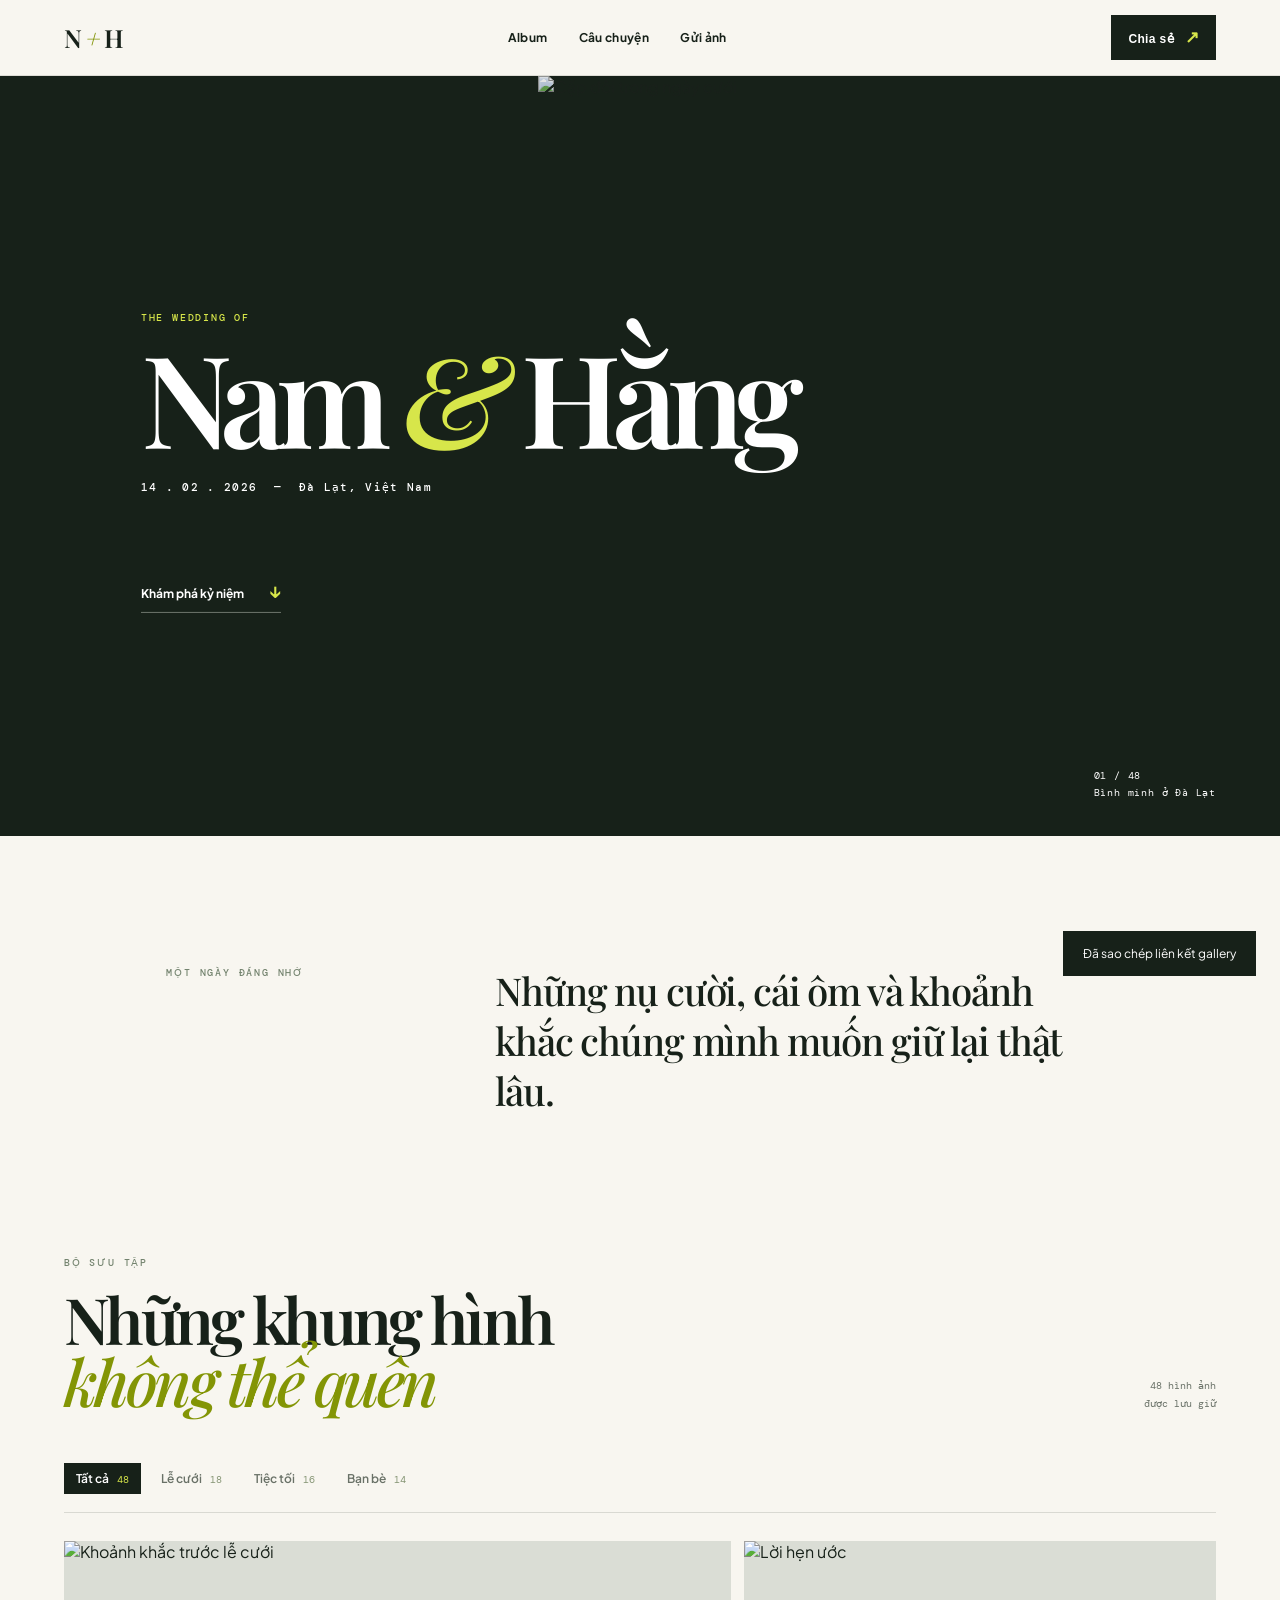
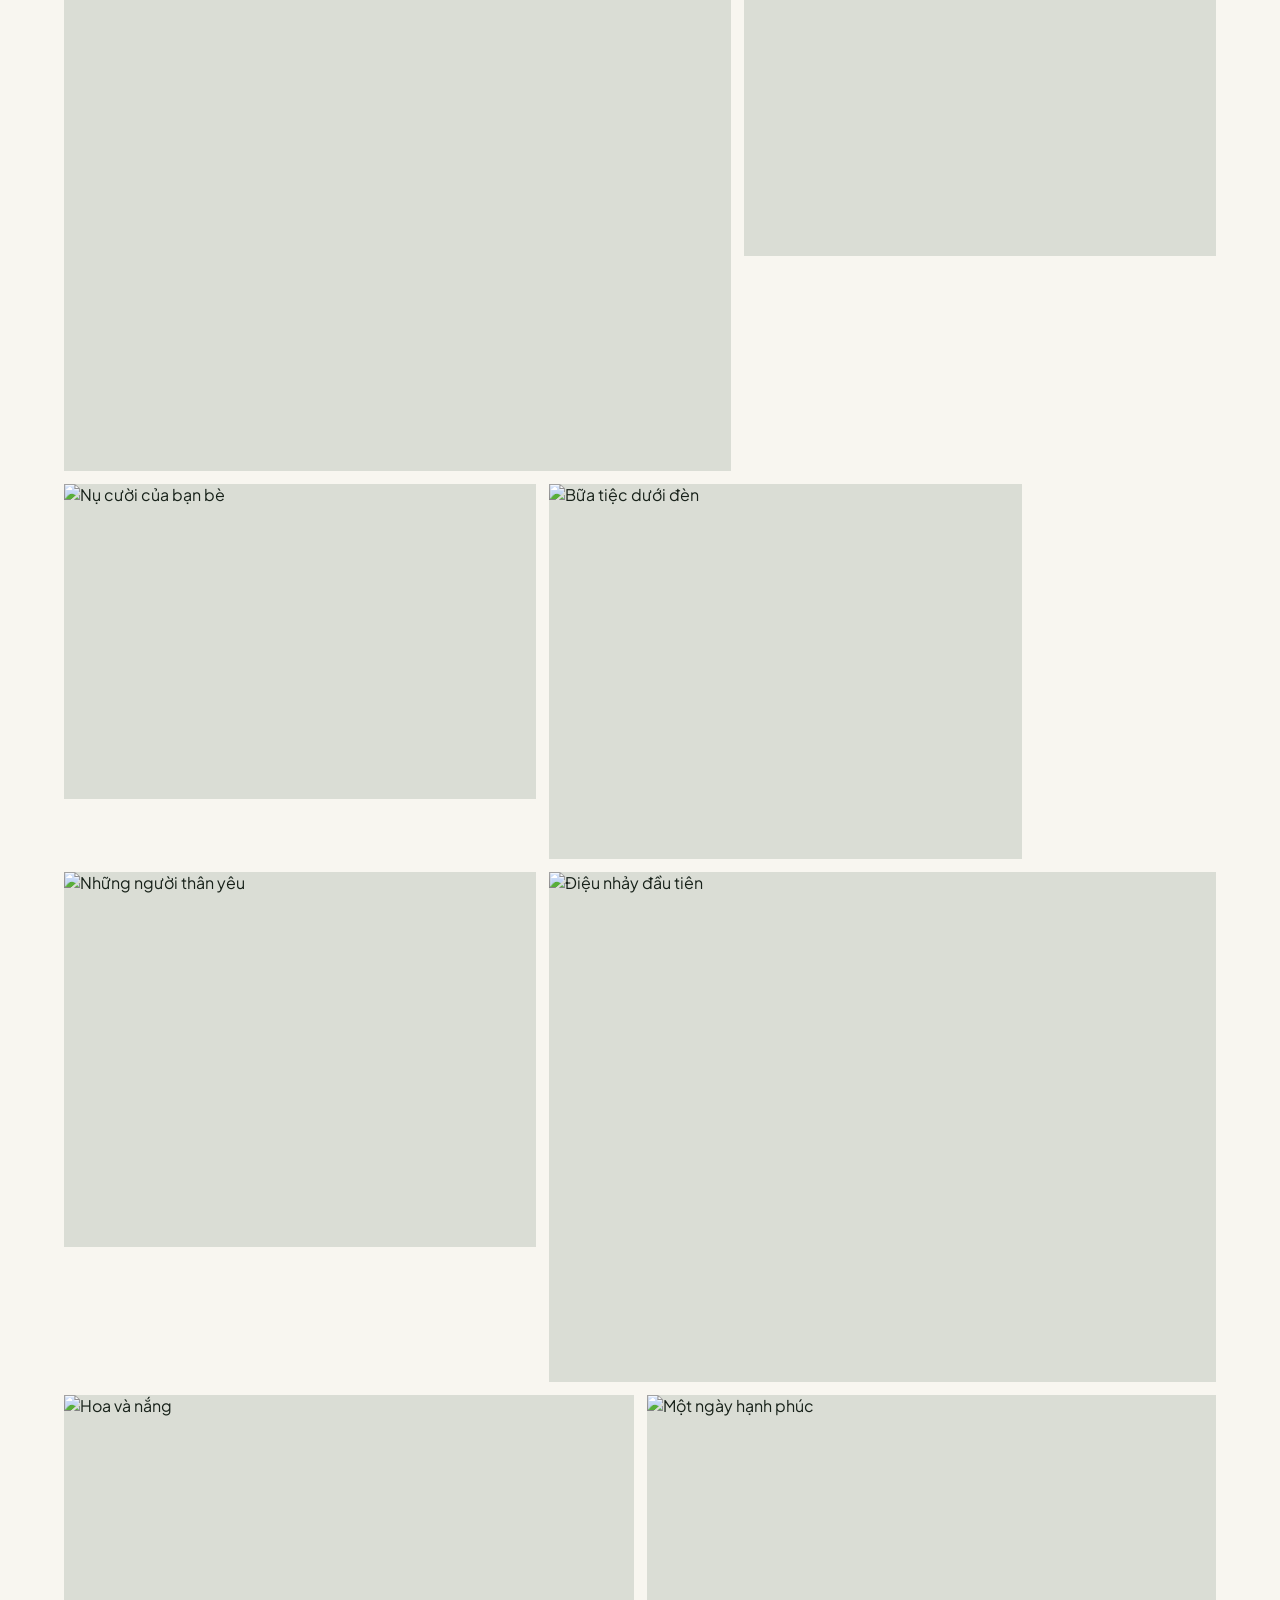
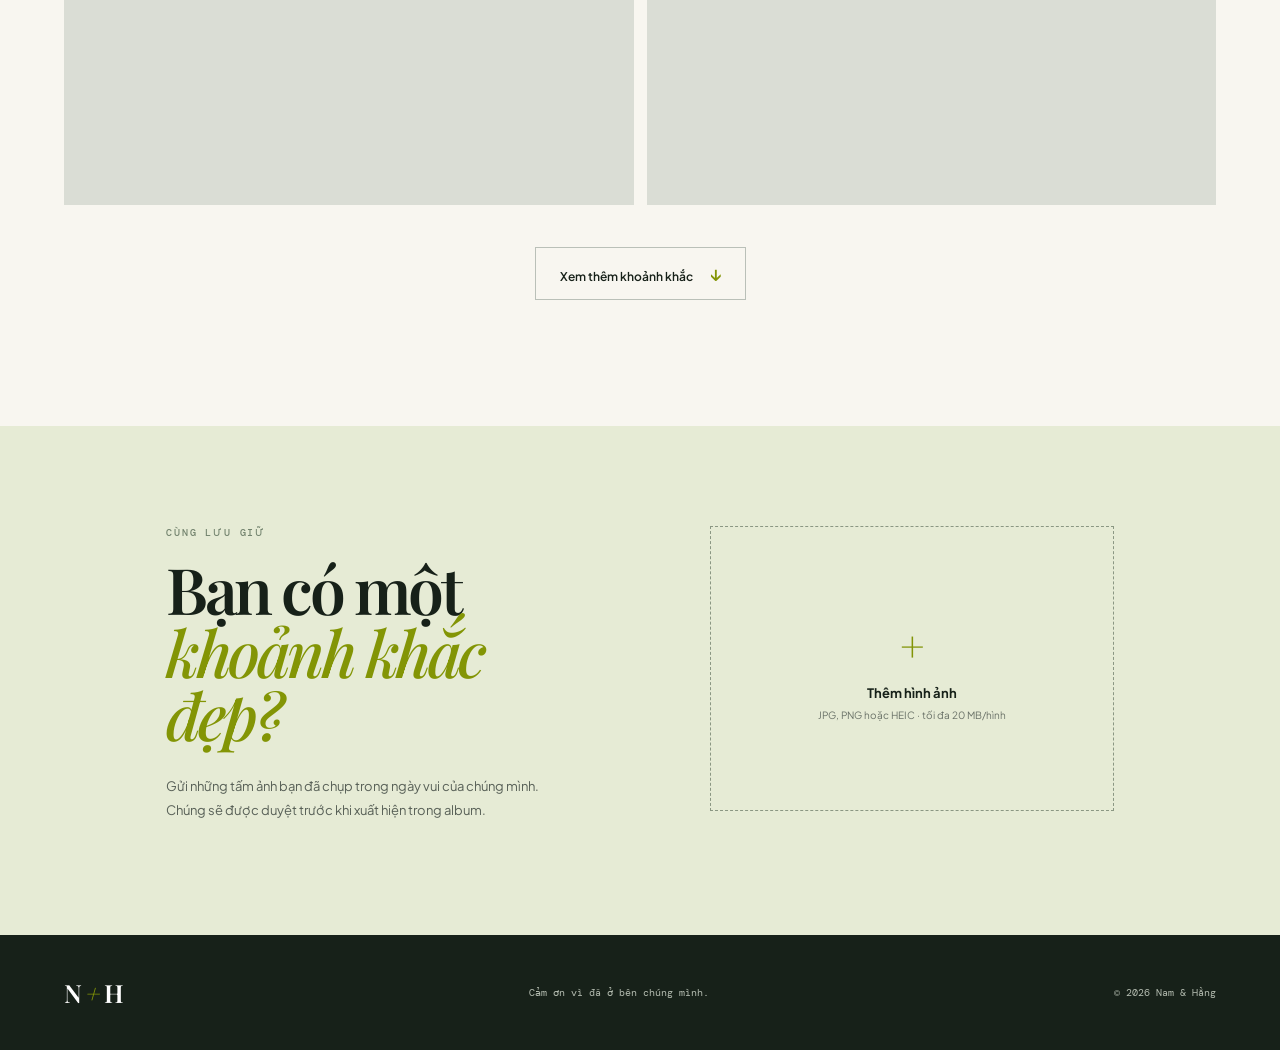
==== index.html @ 3272e818 "Deploy Nam and Hang wedding gallery" ====
<!doctype html>
<html lang="vi">
  <head>
    <meta charset="UTF-8" />
    <meta name="viewport" content="width=device-width, initial-scale=1.0" />
    <meta name="theme-color" content="#172119" />
    <title>Nam & Hằng — Wedding Gallery</title>
    <link rel="preconnect" href="https://fonts.googleapis.com" />
    <link rel="preconnect" href="https://fonts.gstatic.com" crossorigin />
    <link href="https://fonts.googleapis.com/css2?family=DM+Mono:wght@400;500&family=Playfair+Display:ital,wght@0,500;0,600;0,700;1,500;1,600&family=Plus+Jakarta+Sans:wght@400;500;600;700&display=swap" rel="stylesheet" />
    <link rel="stylesheet" href="./styles.css" />
  </head>
  <body>
    <header class="topbar"><a class="brand" href="#home">N <span>+</span> H</a><nav><a href="#album">Album</a><a href="#about">Câu chuyện</a><a href="#upload">Gửi ảnh</a></nav><button class="share" id="shareButton">Chia sẻ <span>↗</span></button></header>
    <main>
      <section class="hero" id="home"><div class="hero-copy"><p class="eyebrow">THE WEDDING OF</p><h1>Nam <i>&amp;</i> Hằng</h1><p class="date">14 . 02 . 2026 &nbsp;—&nbsp; Đà Lạt, Việt Nam</p><a class="scroll-link" href="#album">Khám phá kỷ niệm <span>↓</span></a></div><img class="hero-image" src="https://images.unsplash.com/photo-1511285560929-80b456fea0bc?auto=format&fit=crop&w=1800&q=85" alt="Cặp đôi trong ngày cưới" /><div class="hero-caption">01 / 48<br />Bình minh ở Đà Lạt</div></section>
      <section class="intro" id="about"><p class="eyebrow">MỘT NGÀY ĐÁNG NHỚ</p><p>Những nụ cười, cái ôm và khoảnh khắc chúng mình muốn giữ lại thật lâu.</p></section>
      <section class="album" id="album"><div class="section-head"><div><p class="eyebrow">BỘ SƯU TẬP</p><h2>Những khung hình<br /><i>không thể quên</i></h2></div><p class="count">48 hình ảnh<br />được lưu giữ</p></div><div class="filters" role="tablist"><button class="active" data-filter="all">Tất cả <b>48</b></button><button data-filter="ceremony">Lễ cưới <b>18</b></button><button data-filter="party">Tiệc tối <b>16</b></button><button data-filter="friends">Bạn bè <b>14</b></button></div><div class="gallery" id="gallery"></div><button class="load-more" id="loadMore">Xem thêm khoảnh khắc <span>↓</span></button></section>
      <section class="upload" id="upload"><div><p class="eyebrow">CÙNG LƯU GIỮ</p><h2>Bạn có một<br /><i>khoảnh khắc đẹp?</i></h2><p class="upload-text">Gửi những tấm ảnh bạn đã chụp trong ngày vui của chúng mình. Chúng sẽ được duyệt trước khi xuất hiện trong album.</p></div><label class="drop-zone" for="fileInput"><input id="fileInput" type="file" accept="image/*" multiple /><span class="plus">+</span><strong>Thêm hình ảnh</strong><small>JPG, PNG hoặc HEIC · tối đa 20 MB/hình</small></label></section>
    </main>
    <footer><div class="brand">N <span>+</span> H</div><p>Cảm ơn vì đã ở bên chúng mình.</p><p>© 2026 Nam &amp; Hằng</p></footer><dialog id="lightbox"><button class="close" aria-label="Đóng">×</button><img alt="Ảnh cưới phóng to" /><p></p></dialog><div class="toast" id="toast">Đã sao chép liên kết gallery</div><script src="./app.js"></script>
  </body>
</html>
---- styles.css ----
:root{--ink:#172119;--paper:#f8f6f0;--lime:#d7e64a;--muted:#697167}*{box-sizing:border-box}html{scroll-behavior:smooth}body{margin:0;background:var(--paper);color:var(--ink);font-family:"Plus Jakarta Sans",sans-serif}.topbar{height:76px;display:flex;align-items:center;justify-content:space-between;padding:0 5vw;border-bottom:1px solid #deddd6;position:relative;z-index:2;background:var(--paper)}.brand{font:600 25px "Playfair Display";letter-spacing:-1px;color:var(--ink);text-decoration:none}.brand span{font-style:italic;color:#829407}nav{display:flex;gap:31px}nav a,.share{font-size:12px;font-weight:700;color:var(--ink);text-decoration:none;background:none;border:0;letter-spacing:.03em;cursor:pointer}.share{background:var(--ink);color:#fff;padding:12px 17px}.share span{color:var(--lime);font-size:17px;margin-left:7px}.hero{height:min(760px,calc(100vh - 76px));min-height:560px;background:var(--ink);position:relative;overflow:hidden}.hero-image{position:absolute;width:58%;height:100%;right:0;object-fit:cover;filter:saturate(.75)}.hero-image:after{content:""}.hero:after{content:"";position:absolute;inset:0;background:linear-gradient(90deg,rgba(23,33,25,.35),transparent 65%)}.hero-copy{position:absolute;z-index:1;color:#fff;left:11vw;top:50%;transform:translateY(-48%)}.eyebrow{font:500 10px "DM Mono";letter-spacing:.18em;margin:0 0 19px;color:#73836e}.hero .eyebrow{color:#d7e64a}.hero h1{font:600 clamp(65px,10vw,148px)/.83 "Playfair Display";margin:0;letter-spacing:-.075em}.hero h1 i{color:var(--lime);font-weight:500}.date{font:500 11px "DM Mono";letter-spacing:.12em;margin-top:31px}.scroll-link{display:inline-block;margin-top:74px;color:#fff;text-decoration:none;font-size:12px;font-weight:700;border-bottom:1px solid #6c756b;padding-bottom:10px}.scroll-link span{color:var(--lime);font-size:18px;margin-left:22px}.hero-caption{position:absolute;z-index:1;right:5vw;bottom:35px;color:#fff;font:10px/1.7 "DM Mono";letter-spacing:.08em}.intro{padding:130px 13vw 140px;display:grid;grid-template-columns:1fr 2.3fr;gap:60px}.intro>p:last-child{font:500 clamp(25px,3vw,42px)/1.3 "Playfair Display";max-width:800px;margin:0;letter-spacing:-.03em}.album{padding:0 5vw 126px}.section-head{display:flex;justify-content:space-between;align-items:end}.section-head h2,.upload h2{font:600 clamp(40px,5vw,72px)/.98 "Playfair Display";letter-spacing:-.055em;margin:0}.section-head h2 i,.upload h2 i{color:#839505;font-weight:500}.count{font:10px/1.8 "DM Mono";text-align:right;color:var(--muted);margin:0}.filters{display:flex;gap:8px;border-bottom:1px solid #d9d9d2;margin:50px 0 28px;padding-bottom:18px;overflow:auto}.filters button{border:0;background:transparent;padding:8px 12px;color:var(--muted);font:600 12px "Plus Jakarta Sans";cursor:pointer;white-space:nowrap}.filters button.active{background:var(--ink);color:#fff}.filters b{font:10px "DM Mono";margin-left:6px;color:#849473}.filters button.active b{color:var(--lime)}.gallery{display:grid;grid-template-columns:repeat(12,1fr);grid-auto-flow:dense;gap:13px}.photo{margin:0;overflow:hidden;position:relative;background:#daddd5;cursor:zoom-in}.photo:nth-child(1),.photo:nth-child(6){grid-column:span 7}.photo:nth-child(2),.photo:nth-child(3),.photo:nth-child(4),.photo:nth-child(5){grid-column:span 5}.photo:nth-child(7),.photo:nth-child(8){grid-column:span 6}.photo img{width:100%;height:100%;display:block;object-fit:cover;transition:transform .5s}.photo:hover img{transform:scale(1.04)}.photo:nth-child(1){height:530px}.photo:nth-child(2){height:315px}.photo:nth-child(3){height:315px}.photo:nth-child(4){height:375px}.photo:nth-child(5){height:375px}.photo:nth-child(6){height:510px}.photo:nth-child(7),.photo:nth-child(8){height:410px}.load-more{display:block;margin:42px auto 0;border:1px solid #bac0b8;background:transparent;padding:14px 24px;color:var(--ink);font:600 12px "Plus Jakarta Sans";cursor:pointer}.load-more span{color:#849507;margin-left:14px;font-size:18px}.upload{background:#e6ebd5;display:grid;grid-template-columns:1fr 1fr;gap:11vw;padding:100px 13vw}.upload-text{font-size:13px;line-height:1.8;max-width:380px;color:#586057;margin-top:29px}.drop-zone{height:285px;border:1px dashed #8b9783;display:flex;flex-direction:column;align-items:center;justify-content:center;cursor:pointer;text-align:center;transition:.2s}.drop-zone:hover{background:#eff2e2}.drop-zone input{display:none}.plus{font:300 42px "Playfair Display";color:#829407;margin-bottom:12px}.drop-zone strong{font-size:13px}.drop-zone small{font-size:10px;color:var(--muted);margin-top:8px}footer{background:var(--ink);padding:41px 5vw;color:#fff;display:flex;align-items:center;justify-content:space-between}footer .brand{color:#fff}footer p{font:10px "DM Mono";color:#b5bdb1}dialog{border:0;background:rgba(15,20,15,.96);width:100vw;height:100vh;max-width:none;max-height:none;padding:5vh 5vw;color:#fff}dialog::backdrop{background:rgba(0,0,0,.8)}dialog img{display:block;height:84vh;max-width:100%;max-height:84vh;object-fit:contain;margin:auto}.close{position:fixed;right:4vw;top:3vh;color:#fff;background:none;border:0;font-size:42px;cursor:pointer}.toast{position:fixed;right:24px;bottom:24px;background:var(--ink);color:#fff;padding:15px 20px;font-size:12px;transform:translateY(100px);transition:.3s;z-index:3}.toast.show{transform:none}@media(max-width:650px){.topbar{padding:0 22px;height:66px}nav{display:none}.hero{min-height:610px;height:calc(100vh - 66px)}.hero-image{width:100%;opacity:.6}.hero-copy{left:8vw}.hero-caption{right:8vw}.intro{padding:82px 8vw;display:block}.intro .eyebrow{margin-bottom:25px}.album{padding:0 4vw 74px}.section-head{display:block}.count{display:none}.filters{margin-top:33px}.gallery{gap:7px}.photo:nth-child(n){grid-column:span 6;height:260px}.photo:nth-child(1),.photo:nth-child(6){grid-column:span 12;height:380px}.upload{display:block;padding:75px 8vw}.drop-zone{margin-top:42px;height:220px}footer{display:block;text-align:center}footer p{margin-top:22px}}
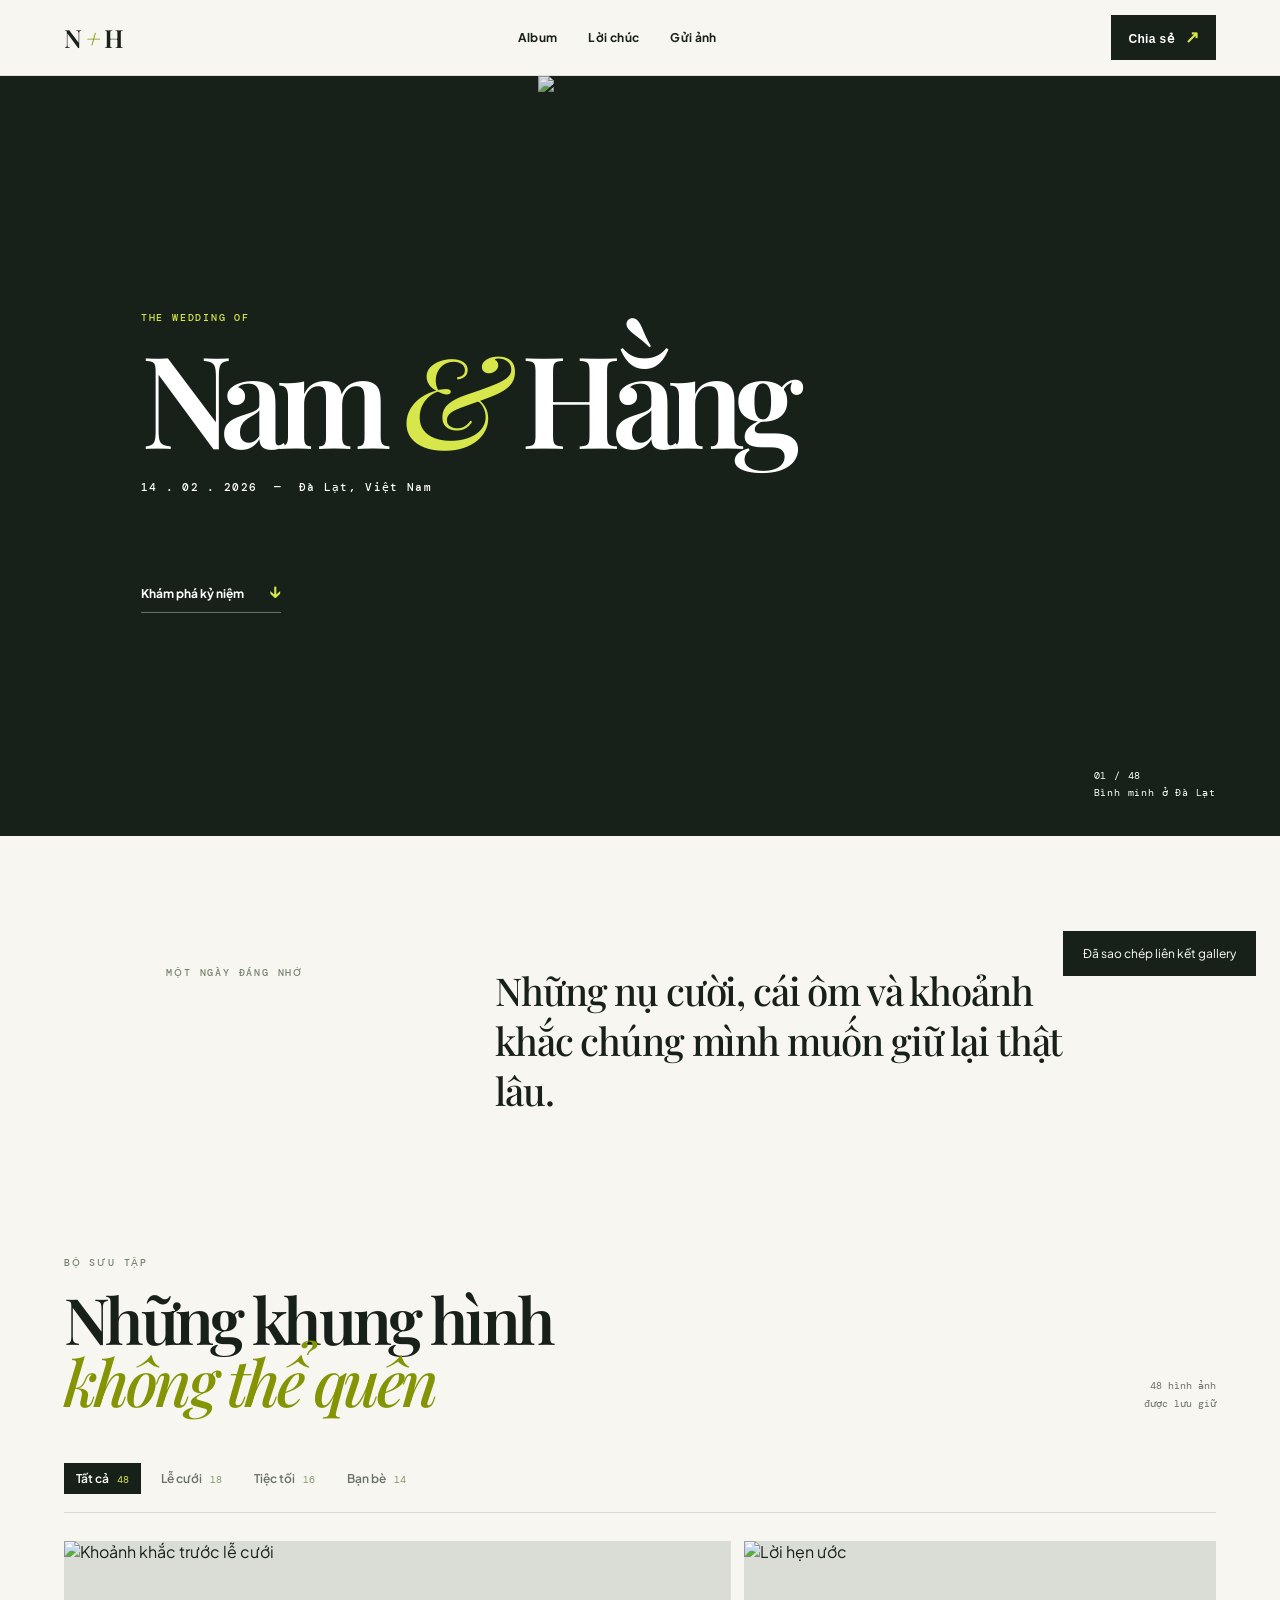
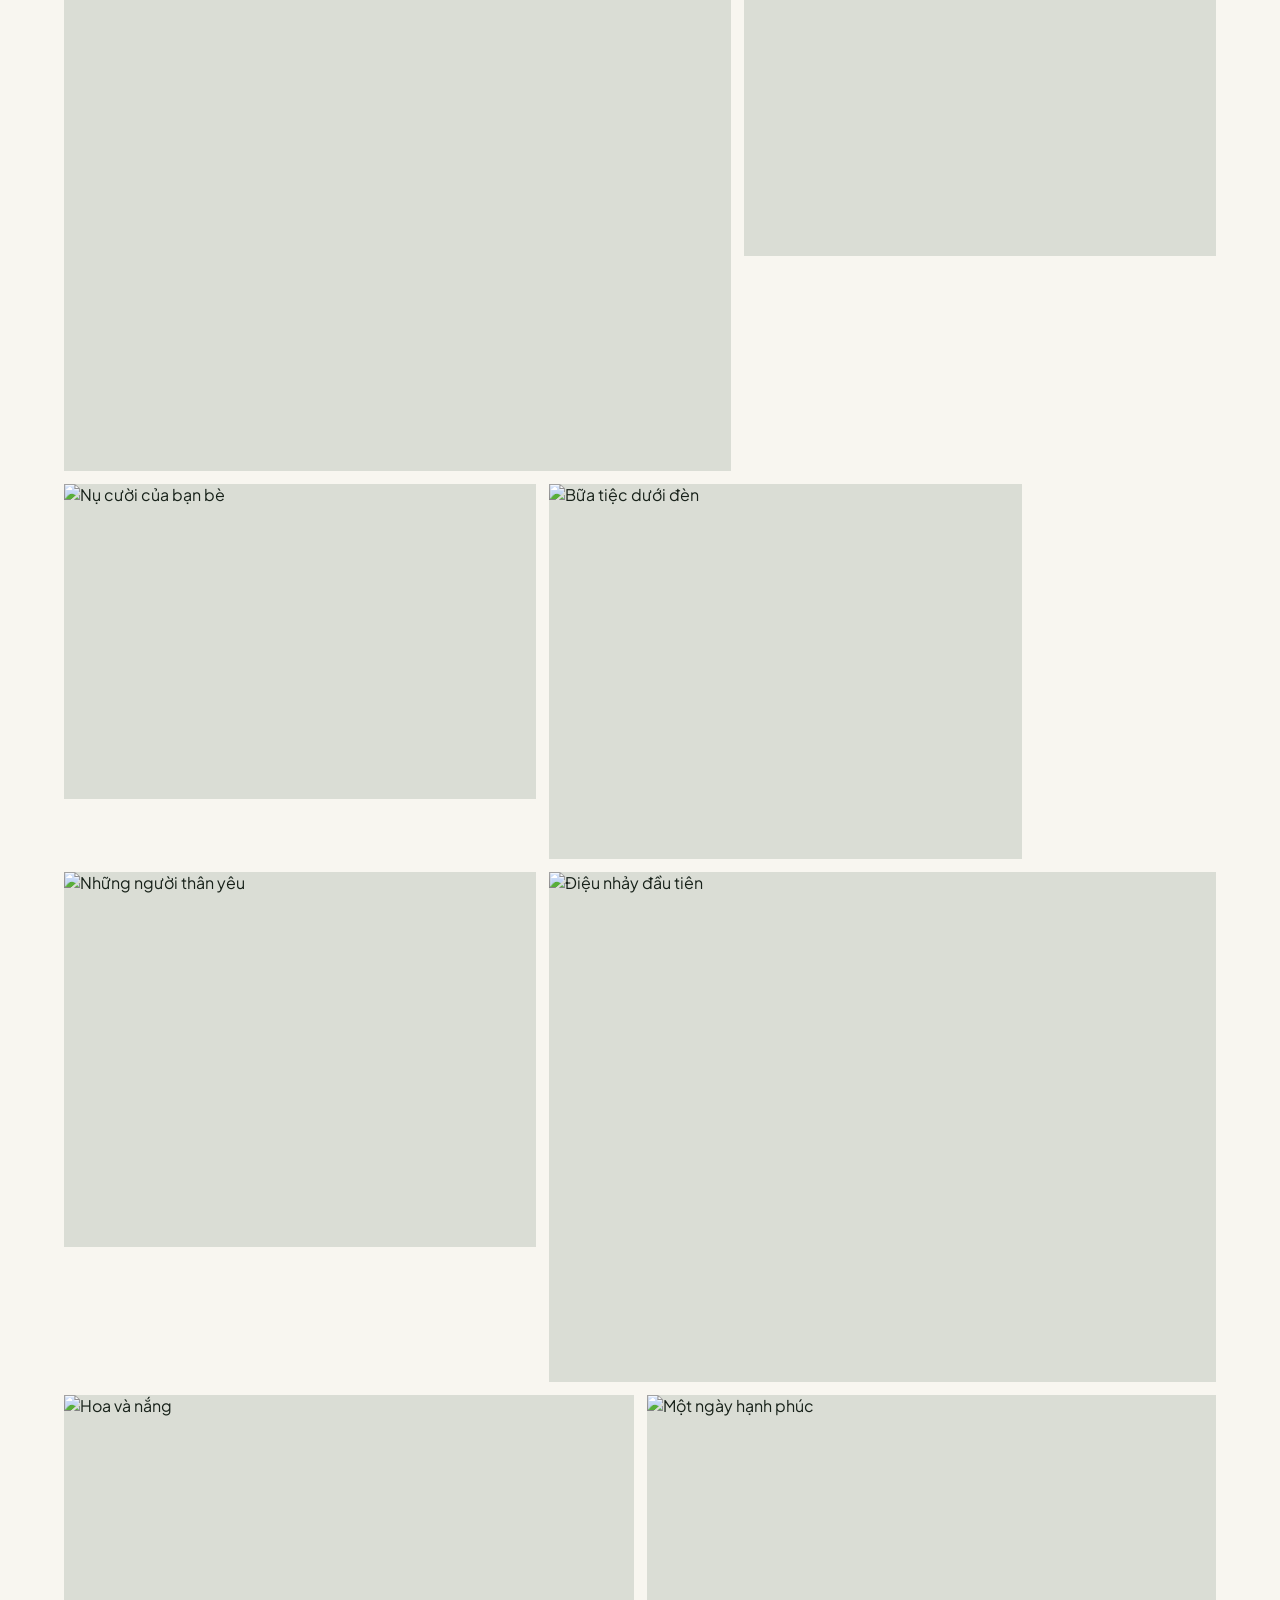
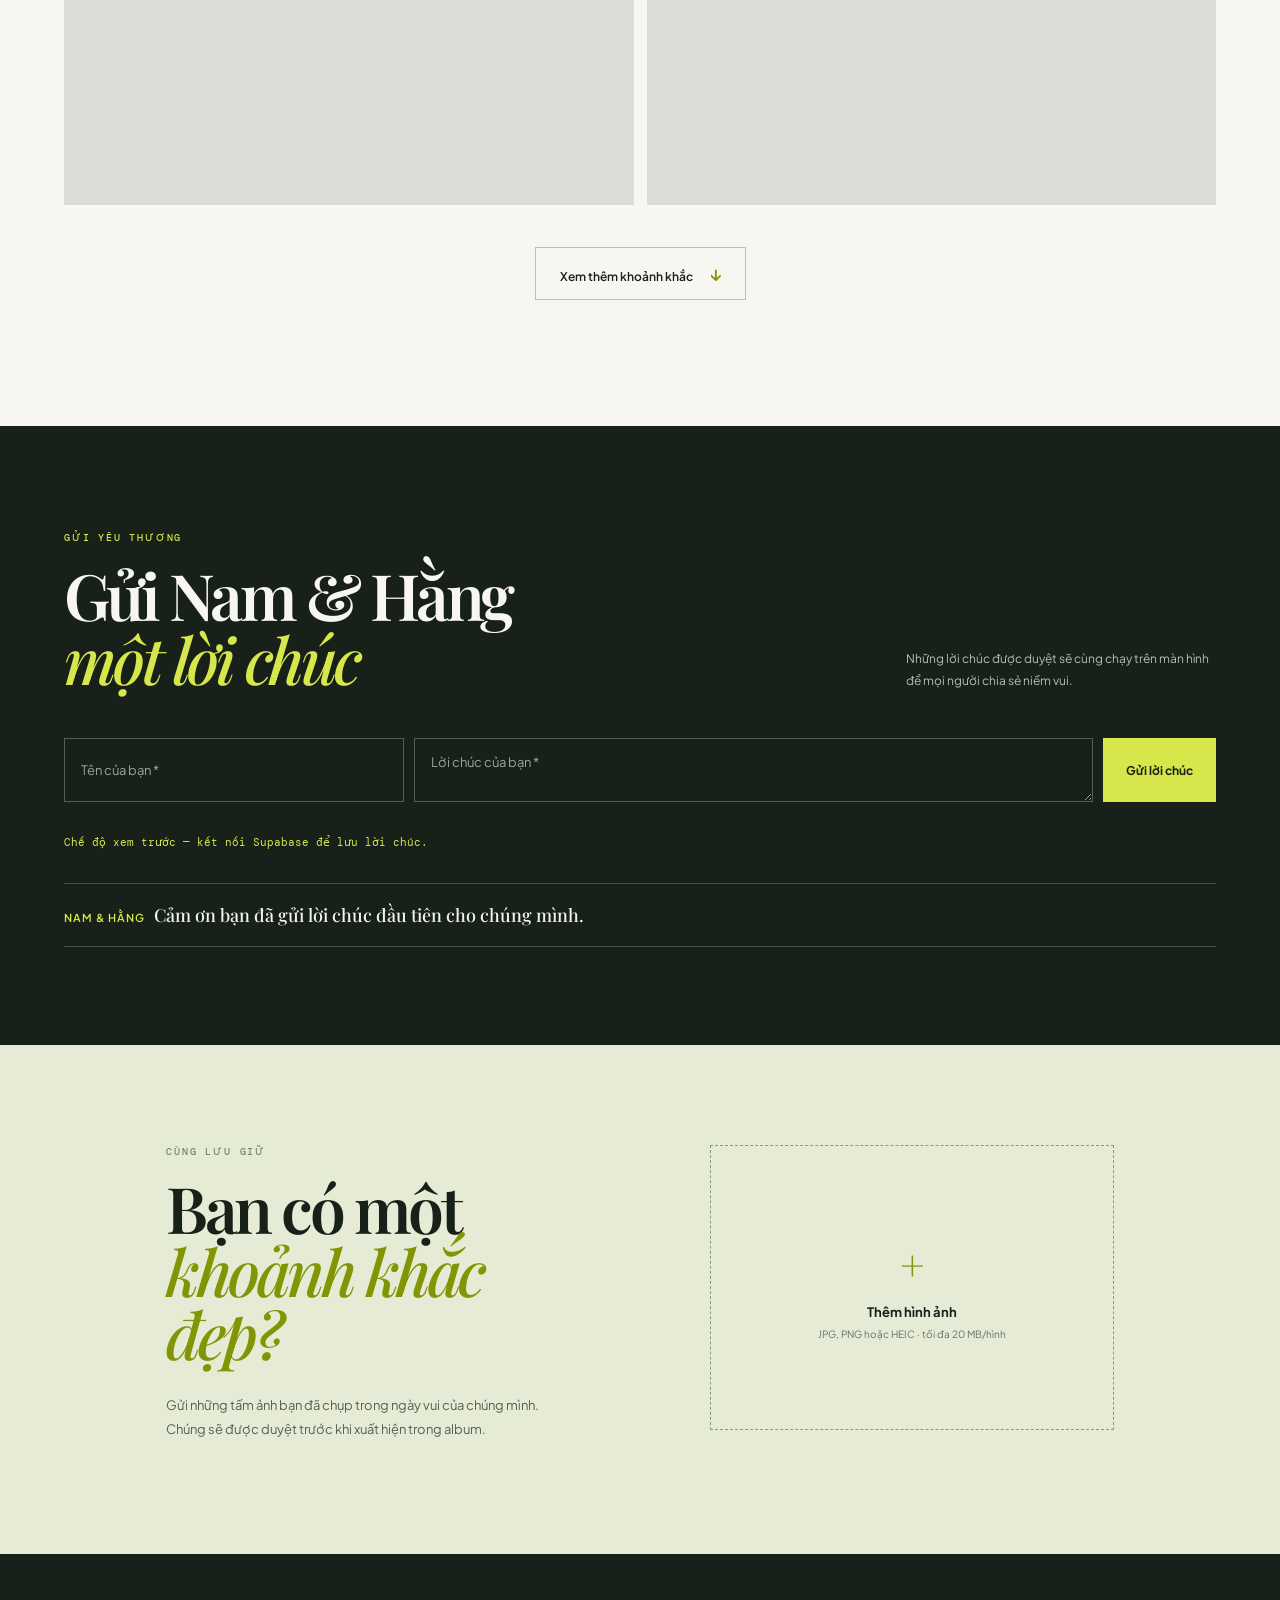
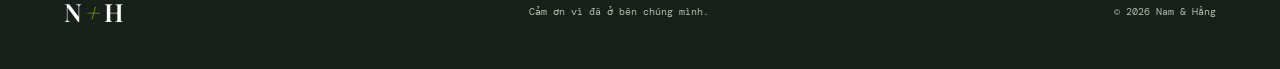
==== commit 53aa7996: "Thêm khu vực lời chúc" ====
--- a/index.html
+++ b/index.html
@@ -1,23 +1,22 @@
 <!doctype html>
 <html lang="vi">
   <head>
-    <meta charset="UTF-8" />
-    <meta name="viewport" content="width=device-width, initial-scale=1.0" />
-    <meta name="theme-color" content="#172119" />
-    <title>Nam & Hằng — Wedding Gallery</title>
-    <link rel="preconnect" href="https://fonts.googleapis.com" />
-    <link rel="preconnect" href="https://fonts.gstatic.com" crossorigin />
+    <meta charset="UTF-8" /><meta name="viewport" content="width=device-width, initial-scale=1.0" />
+    <meta name="theme-color" content="#172119" /><title>Nam & Hằng — Wedding Gallery</title>
+    <link rel="preconnect" href="https://fonts.googleapis.com" /><link rel="preconnect" href="https://fonts.gstatic.com" crossorigin />
     <link href="https://fonts.googleapis.com/css2?family=DM+Mono:wght@400;500&family=Playfair+Display:ital,wght@0,500;0,600;0,700;1,500;1,600&family=Plus+Jakarta+Sans:wght@400;500;600;700&display=swap" rel="stylesheet" />
-    <link rel="stylesheet" href="./styles.css" />
+    <link rel="stylesheet" href="./styles.css" /><link rel="stylesheet" href="./wishes.css" />
   </head>
   <body>
-    <header class="topbar"><a class="brand" href="#home">N <span>+</span> H</a><nav><a href="#album">Album</a><a href="#about">Câu chuyện</a><a href="#upload">Gửi ảnh</a></nav><button class="share" id="shareButton">Chia sẻ <span>↗</span></button></header>
+    <header class="topbar"><a class="brand" href="#home">N <span>+</span> H</a><nav><a href="#album">Album</a><a href="#wishes">Lời chúc</a><a href="#upload">Gửi ảnh</a></nav><button class="share" id="shareButton">Chia sẻ <span>↗</span></button></header>
     <main>
       <section class="hero" id="home"><div class="hero-copy"><p class="eyebrow">THE WEDDING OF</p><h1>Nam <i>&amp;</i> Hằng</h1><p class="date">14 . 02 . 2026 &nbsp;—&nbsp; Đà Lạt, Việt Nam</p><a class="scroll-link" href="#album">Khám phá kỷ niệm <span>↓</span></a></div><img class="hero-image" src="https://images.unsplash.com/photo-1511285560929-80b456fea0bc?auto=format&fit=crop&w=1800&q=85" alt="Cặp đôi trong ngày cưới" /><div class="hero-caption">01 / 48<br />Bình minh ở Đà Lạt</div></section>
-      <section class="intro" id="about"><p class="eyebrow">MỘT NGÀY ĐÁNG NHỚ</p><p>Những nụ cười, cái ôm và khoảnh khắc chúng mình muốn giữ lại thật lâu.</p></section>
-      <section class="album" id="album"><div class="section-head"><div><p class="eyebrow">BỘ SƯU TẬP</p><h2>Những khung hình<br /><i>không thể quên</i></h2></div><p class="count">48 hình ảnh<br />được lưu giữ</p></div><div class="filters" role="tablist"><button class="active" data-filter="all">Tất cả <b>48</b></button><button data-filter="ceremony">Lễ cưới <b>18</b></button><button data-filter="party">Tiệc tối <b>16</b></button><button data-filter="friends">Bạn bè <b>14</b></button></div><div class="gallery" id="gallery"></div><button class="load-more" id="loadMore">Xem thêm khoảnh khắc <span>↓</span></button></section>
+      <section class="intro"><p class="eyebrow">MỘT NGÀY ĐÁNG NHỚ</p><p>Những nụ cười, cái ôm và khoảnh khắc chúng mình muốn giữ lại thật lâu.</p></section>
+      <section class="album" id="album"><div class="section-head"><div><p class="eyebrow">BỘ SƯU TẬP</p><h2>Những khung hình<br /><i>không thể quên</i></h2></div><p class="count">48 hình ảnh<br />được lưu giữ</p></div><div class="filters"><button class="active" data-filter="all">Tất cả <b>48</b></button><button data-filter="ceremony">Lễ cưới <b>18</b></button><button data-filter="party">Tiệc tối <b>16</b></button><button data-filter="friends">Bạn bè <b>14</b></button></div><div class="gallery" id="gallery"></div><button class="load-more" id="loadMore">Xem thêm khoảnh khắc <span>↓</span></button></section>
+      <section class="wishes" id="wishes"><div class="wishes-head"><div><p class="eyebrow">GỬI YÊU THƯƠNG</p><h2>Gửi Nam &amp; Hằng<br /><i>một lời chúc</i></h2></div><p class="wish-note">Những lời chúc được duyệt sẽ cùng chạy trên màn hình để mọi người chia sẻ niềm vui.</p></div><form class="wish-form" id="wishForm"><input name="guest_name" maxlength="60" required placeholder="Tên của bạn *" aria-label="Tên của bạn" /><textarea name="message" maxlength="280" required placeholder="Lời chúc của bạn *" aria-label="Lời chúc của bạn"></textarea><button type="submit">Gửi lời chúc</button></form><p class="wish-status" id="wishStatus" aria-live="polite"></p><div class="wish-wall" aria-label="Lời chúc từ khách mời"><div class="wish-track" id="wishTrack"></div></div></section>
       <section class="upload" id="upload"><div><p class="eyebrow">CÙNG LƯU GIỮ</p><h2>Bạn có một<br /><i>khoảnh khắc đẹp?</i></h2><p class="upload-text">Gửi những tấm ảnh bạn đã chụp trong ngày vui của chúng mình. Chúng sẽ được duyệt trước khi xuất hiện trong album.</p></div><label class="drop-zone" for="fileInput"><input id="fileInput" type="file" accept="image/*" multiple /><span class="plus">+</span><strong>Thêm hình ảnh</strong><small>JPG, PNG hoặc HEIC · tối đa 20 MB/hình</small></label></section>
     </main>
-    <footer><div class="brand">N <span>+</span> H</div><p>Cảm ơn vì đã ở bên chúng mình.</p><p>© 2026 Nam &amp; Hằng</p></footer><dialog id="lightbox"><button class="close" aria-label="Đóng">×</button><img alt="Ảnh cưới phóng to" /><p></p></dialog><div class="toast" id="toast">Đã sao chép liên kết gallery</div><script src="./app.js"></script>
+    <footer><div class="brand">N <span>+</span> H</div><p>Cảm ơn vì đã ở bên chúng mình.</p><p>© 2026 Nam &amp; Hằng</p></footer><dialog id="lightbox"><button class="close" aria-label="Đóng">×</button><img alt="Ảnh cưới phóng to" /><p></p></dialog><div class="toast" id="toast">Đã sao chép liên kết gallery</div>
+    <script src="https://unpkg.com/@supabase/supabase-js@2"></script><script src="./supabase-config.js"></script><script src="./app.js"></script><script src="./wishes.js"></script>
   </body>
 </html>
--- a/wishes.css
+++ b/wishes.css
@@ -0,0 +1 @@
+.wishes{background:#172119;color:#f8f6f0;padding:105px 5vw 98px;overflow:hidden}.wishes-head{display:flex;justify-content:space-between;gap:50px;align-items:end;max-width:1180px;margin:auto}.wishes .eyebrow{color:#d7e64a}.wishes h2{font:600 clamp(38px,5vw,68px)/1 "Playfair Display";letter-spacing:-.055em;margin:0}.wishes h2 i{color:#d7e64a;font-weight:500}.wish-note{font:12px/1.8 "Plus Jakarta Sans";max-width:310px;color:#b5bdb1;margin:0}.wish-form{display:grid;grid-template-columns:1fr 2fr auto;gap:10px;max-width:1180px;margin:47px auto 33px}.wish-form input,.wish-form textarea{appearance:none;width:100%;border:1px solid #506050;background:transparent;color:#fff;padding:15px 16px;font:13px "Plus Jakarta Sans";outline:none}.wish-form textarea{resize:vertical;min-height:52px}.wish-form input:focus,.wish-form textarea:focus{border-color:#d7e64a}.wish-form input::placeholder,.wish-form textarea::placeholder{color:#9aa59a}.wish-form button{border:0;background:#d7e64a;color:#172119;padding:0 23px;font:700 12px "Plus Jakarta Sans";cursor:pointer;white-space:nowrap}.wish-form button:disabled{opacity:.55;cursor:wait}.wish-status{max-width:1180px;margin:0 auto 32px;color:#d7e64a;font:11px "DM Mono";min-height:16px}.wish-wall{border-top:1px solid #465145;border-bottom:1px solid #465145;padding:19px 0;white-space:nowrap;overflow:hidden}.wish-track{display:inline-flex;align-items:center;gap:28px;animation:marquee 45s linear infinite;min-width:max-content}.wish-wall:hover .wish-track{animation-play-state:paused}.wish-item{font:500 18px "Playfair Display";color:#f3f3ec}.wish-item b{font:600 11px "Plus Jakarta Sans";letter-spacing:.08em;text-transform:uppercase;color:#d7e64a;margin-right:9px}.wish-dot{color:#71816d;font-size:13px}@keyframes marquee{to{transform:translateX(-50%)}}@media(max-width:700px){.wishes{padding:74px 8vw}.wishes-head{display:block}.wish-note{margin-top:21px}.wish-form{display:block;margin-top:34px}.wish-form input,.wish-form textarea,.wish-form button{margin-bottom:10px}.wish-form button{height:50px;width:100%}.wish-item{font-size:15px}}
